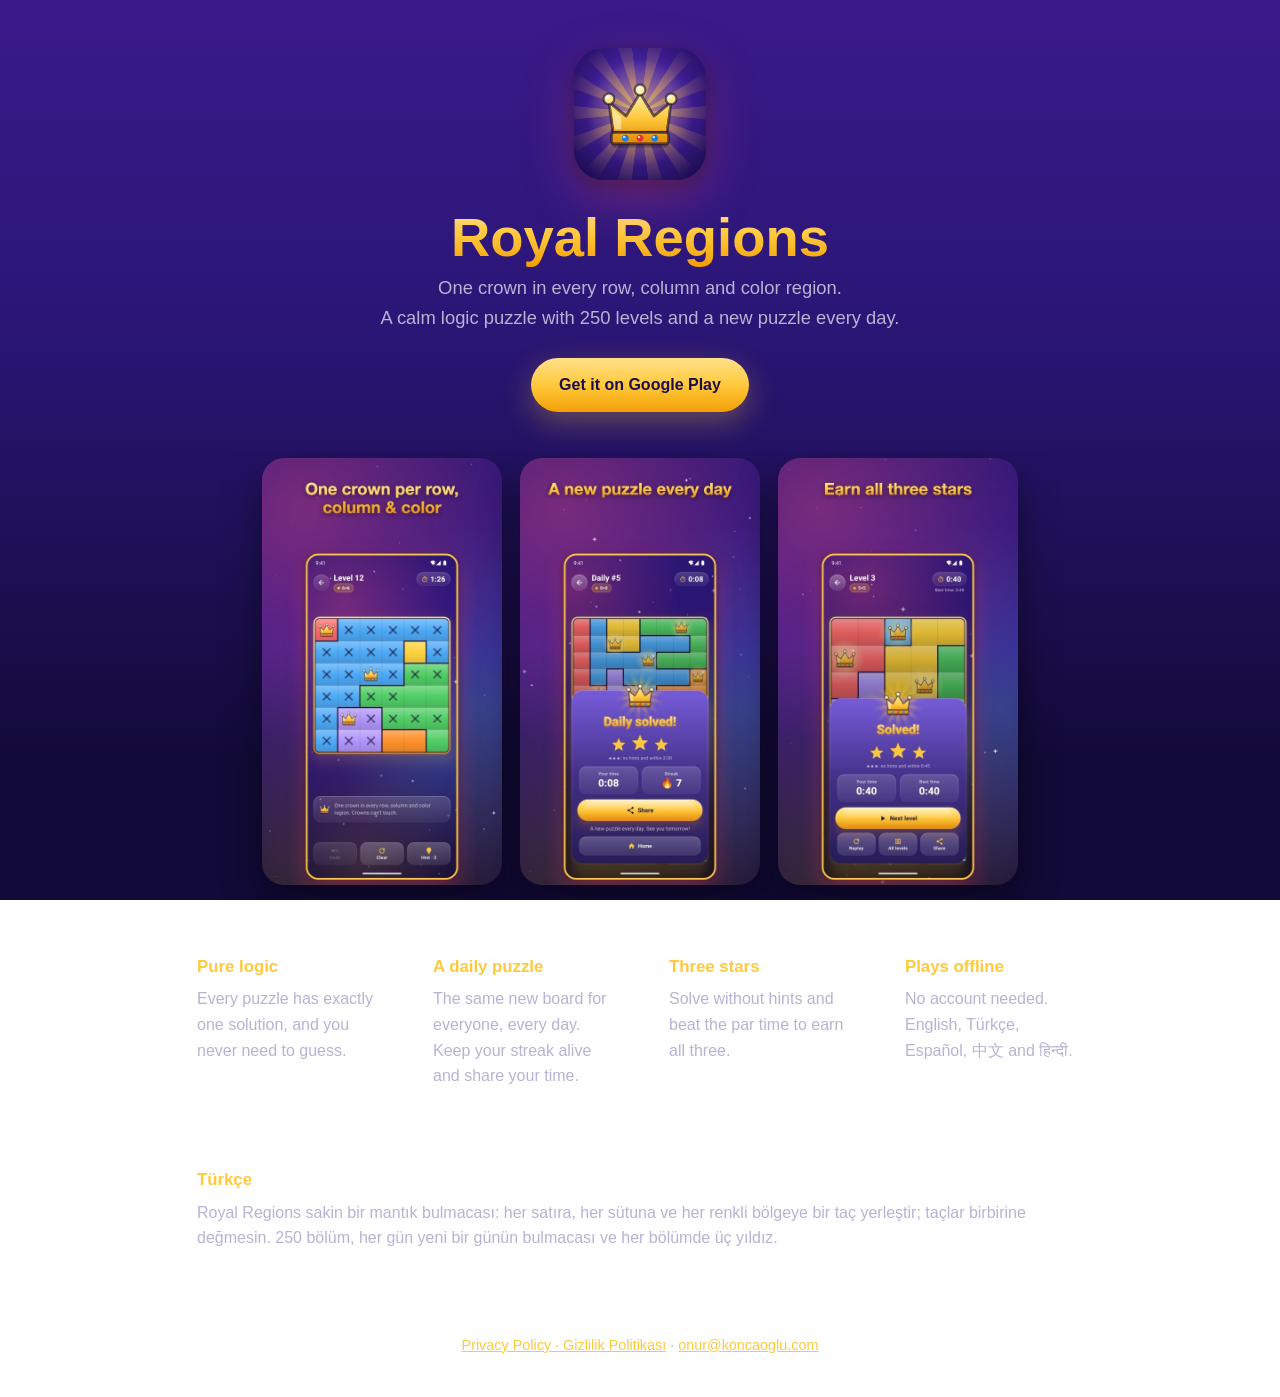
==== royalregions/index.html @ 48f5a6b3 "Royal Regions: game page, privacy policy and app-ads.txt" ====
<!doctype html>
<html lang="en">
<head>
<meta charset="utf-8">
<meta name="viewport" content="width=device-width, initial-scale=1">
<title>Royal Regions — Crown Puzzle</title>
<meta name="description" content="Royal Regions: a calm logic puzzle. One crown in every row, column and color region. 250 levels and a new daily puzzle every day.">
<meta property="og:title" content="Royal Regions — Crown Puzzle">
<meta property="og:description" content="One crown in every row, column and color region. 250 levels and a daily puzzle.">
<meta property="og:image" content="https://koncaoglu.com/royalregions/icon.png">
<link rel="icon" href="icon.png">
<style>
  :root { --text:#ECE8F7; --muted:#B9B2D3; --gold:#FFC93C; --gold2:#F29F05; }
  * { box-sizing: border-box; }
  body { margin:0; color:var(--text); background:linear-gradient(180deg,#3A1A8A,#2B1677 35%,#120A38 85%); background-attachment:fixed;
         font:16px/1.6 -apple-system, "Segoe UI", Roboto, "Helvetica Neue", Arial, sans-serif; }
  main { max-width:960px; margin:0 auto; padding:48px 16px 40px; }
  .hero { text-align:center; }
  .hero img { width:132px; height:132px; border-radius:30px; box-shadow:0 18px 50px rgba(230,73,128,.35), 0 6px 18px rgba(0,0,0,.45); }
  h1 { margin:20px 0 6px; font-size:clamp(2.2rem, 6vw, 3.4rem); line-height:1.1;
       background:linear-gradient(180deg,#FFE08A,var(--gold) 45%,var(--gold2)); -webkit-background-clip:text; background-clip:text; color:transparent; }
  .tag { color:var(--muted); font-size:1.15rem; margin:0 0 26px; }
  .btn { display:inline-block; padding:14px 28px; border-radius:999px; font-weight:800; text-decoration:none; color:#1A0E4D;
         background:linear-gradient(180deg,#FFE08A,var(--gold) 50%,var(--gold2)); box-shadow:0 10px 30px rgba(255,201,60,.3); }
  .shots { display:flex; gap:18px; justify-content:center; margin:40px 0 8px; overflow-x:auto; padding:6px 4px 14px; scroll-snap-type:x mandatory; }
  .shots img { width:240px; max-width:70vw; border-radius:22px; flex:none; scroll-snap-align:center;
               box-shadow:0 18px 40px rgba(0,0,0,.45); }
  .cards { display:grid; grid-template-columns:repeat(auto-fit, minmax(220px, 1fr)); gap:16px; margin-top:36px; }
  .card { background:rgba(255,255,255,.07); border:1px solid rgba(255,255,255,.14); border-radius:20px; padding:18px 20px; }
  .card h3 { margin:0 0 6px; color:var(--gold); font-size:1.05rem; }
  .card p { margin:0; color:var(--muted); }
  .tr { margin-top:40px; }
  footer { text-align:center; color:var(--muted); font-size:.9rem; padding:24px 16px 40px; }
  footer a { color:var(--gold); }
</style>
</head>
<body>
<main>
  <section class="hero">
    <img src="icon.png" alt="Royal Regions icon">
    <h1>Royal Regions</h1>
    <p class="tag">One crown in every row, column and color region.<br>A calm logic puzzle with 250 levels and a new puzzle every day.</p>
    <a class="btn" href="https://play.google.com/store/apps/details?id=com.royalregions.game">Get it on Google Play</a>
  </section>

  <div class="shots">
    <img src="1_game.jpg" alt="Game board">
    <img src="2_daily.jpg" alt="Daily puzzle">
    <img src="4_win.jpg" alt="Three stars">
  </div>

  <div class="cards">
    <div class="card"><h3>Pure logic</h3><p>Every puzzle has exactly one solution, and you never need to guess.</p></div>
    <div class="card"><h3>A daily puzzle</h3><p>The same new board for everyone, every day. Keep your streak alive and share your time.</p></div>
    <div class="card"><h3>Three stars</h3><p>Solve without hints and beat the par time to earn all three.</p></div>
    <div class="card"><h3>Plays offline</h3><p>No account needed. English, Türkçe, Español, 中文 and हिन्दी.</p></div>
  </div>

  <section class="tr" lang="tr">
    <div class="card">
      <h3>Türkçe</h3>
      <p>Royal Regions sakin bir mantık bulmacası: her satıra, her sütuna ve her renkli bölgeye bir taç yerleştir;
        taçlar birbirine değmesin. 250 bölüm, her gün yeni bir günün bulmacası ve her bölümde üç yıldız.</p>
    </div>
  </section>
</main>
<footer>
  <a href="privacy-policy.html">Privacy Policy · Gizlilik Politikası</a> ·
  <a href="mailto:onur@koncaoglu.com">onur@koncaoglu.com</a>
</footer>
</body>
</html>
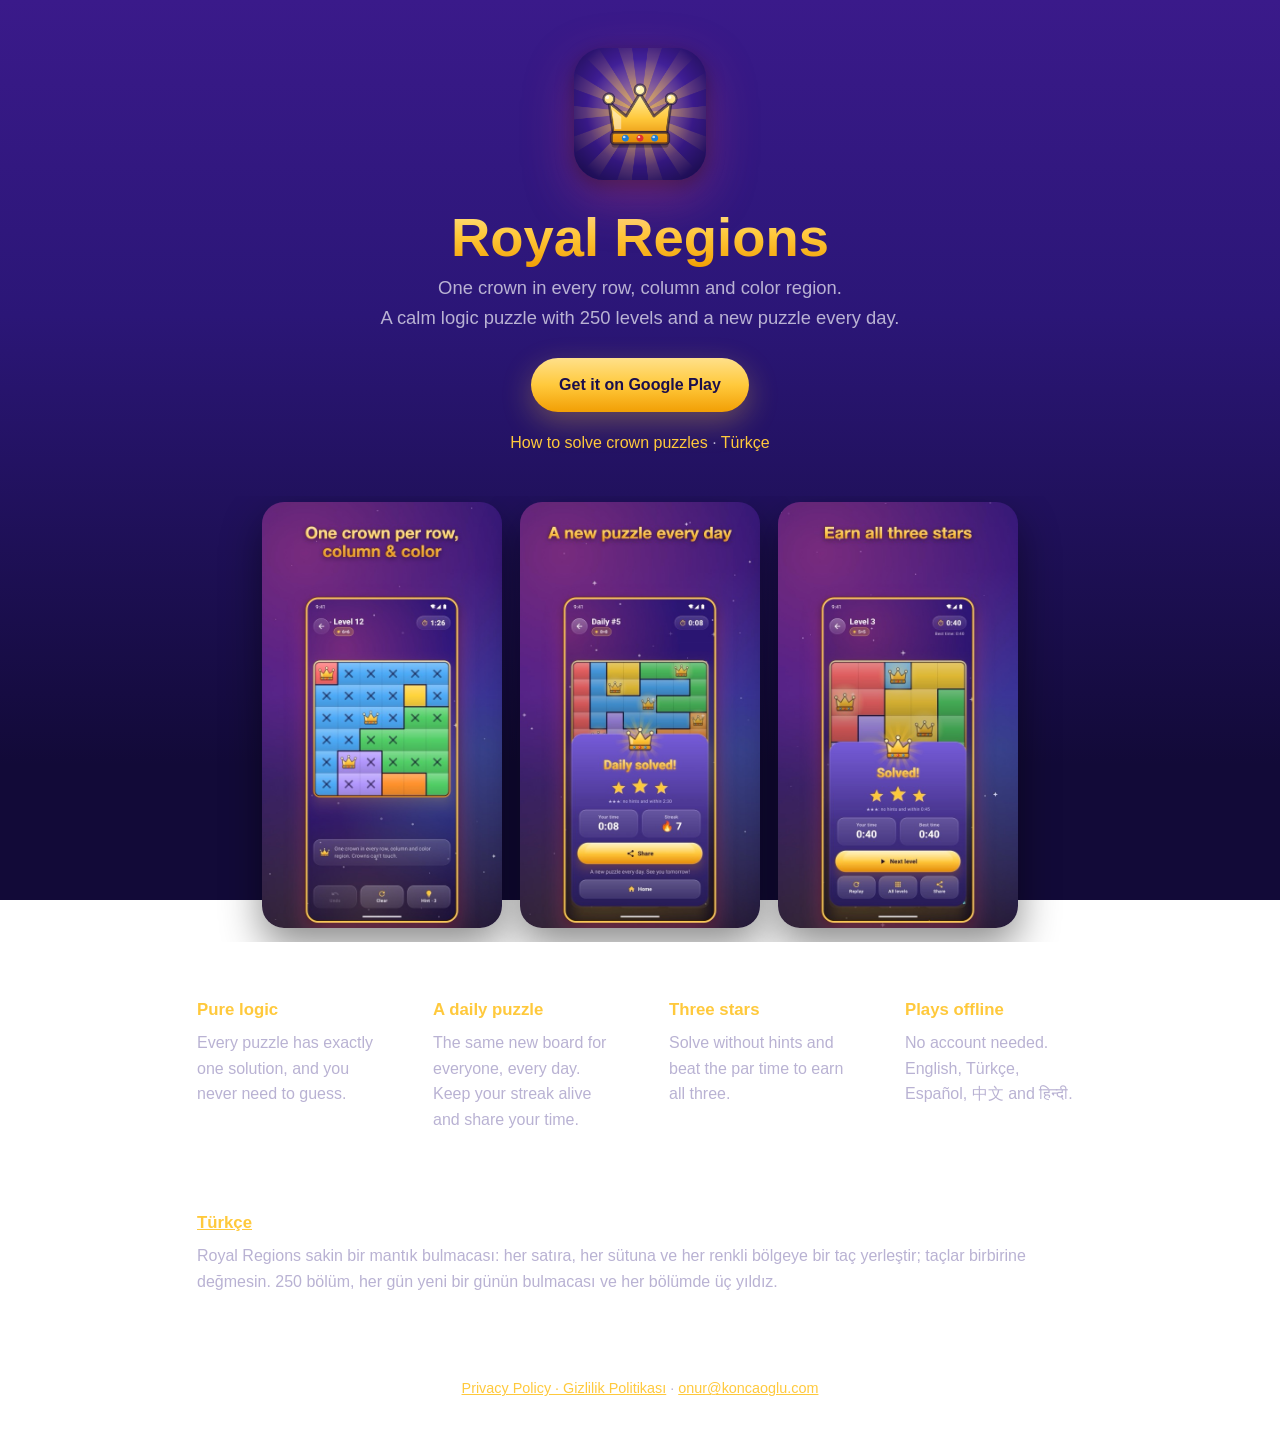
==== commit 4f93a02e: "Royal Regions: game page, privacy policy and app-ads.txt" ====
--- a/royalregions/index.html
+++ b/royalregions/index.html
@@ -3,12 +3,18 @@
 <head>
 <meta charset="utf-8">
 <meta name="viewport" content="width=device-width, initial-scale=1">
-<title>Royal Regions — Crown Puzzle</title>
+<title>Royal Regions — Crown Logic Puzzle for Android</title>
 <meta name="description" content="Royal Regions: a calm logic puzzle. One crown in every row, column and color region. 250 levels and a new daily puzzle every day.">
 <meta property="og:title" content="Royal Regions — Crown Puzzle">
 <meta property="og:description" content="One crown in every row, column and color region. 250 levels and a daily puzzle.">
 <meta property="og:image" content="https://koncaoglu.com/royalregions/icon.png">
 <link rel="icon" href="icon.png">
+<link rel="canonical" href="https://koncaoglu.com/royalregions/">
+<link rel="alternate" hreflang="en" href="https://koncaoglu.com/royalregions/">
+<link rel="alternate" hreflang="tr" href="https://koncaoglu.com/royalregions/tr/">
+<link rel="alternate" hreflang="x-default" href="https://koncaoglu.com/royalregions/">
+<meta name="twitter:card" content="summary">
+<script type="application/ld+json">{"@context": "https://schema.org", "@type": "MobileApplication", "name": "Royal Regions", "operatingSystem": "Android", "applicationCategory": "GameApplication", "genre": "Logic puzzle", "description": "A calm logic puzzle: one crown in every row, column and color region. 250 levels and a new daily puzzle every day. Plays offline.", "url": "https://koncaoglu.com/royalregions/", "image": "https://koncaoglu.com/royalregions/icon.png", "installUrl": "https://play.google.com/store/apps/details?id=com.royalregions.game", "inLanguage": ["en", "tr", "es", "zh", "hi"], "offers": {"@type": "Offer", "price": "0", "priceCurrency": "USD"}}</script>
 <style>
   :root { --text:#ECE8F7; --muted:#B9B2D3; --gold:#FFC93C; --gold2:#F29F05; }
   * { box-sizing: border-box; }
@@ -32,6 +38,8 @@
   .tr { margin-top:40px; }
   footer { text-align:center; color:var(--muted); font-size:.9rem; padding:24px 16px 40px; }
   footer a { color:var(--gold); }
+  .links { margin-top:18px; color:var(--muted); }
+  .links a { color:var(--gold); text-decoration:none; }
 </style>
 </head>
 <body>
@@ -40,7 +48,8 @@
     <img src="icon.png" alt="Royal Regions icon">
     <h1>Royal Regions</h1>
     <p class="tag">One crown in every row, column and color region.<br>A calm logic puzzle with 250 levels and a new puzzle every day.</p>
-    <a class="btn" href="https://play.google.com/store/apps/details?id=com.royalregions.game">Get it on Google Play</a>
+    <a class="btn" href="https://play.google.com/store/apps/details?id=com.royalregions.game&amp;utm_source=website&amp;utm_campaign=game_page">Get it on Google Play</a>
+    <p class="links"><a href="how-to-solve.html">How to solve crown puzzles</a> · <a href="tr/">Türkçe</a></p>
   </section>
 
   <div class="shots">
@@ -58,7 +67,7 @@
 
   <section class="tr" lang="tr">
     <div class="card">
-      <h3>Türkçe</h3>
+      <h3><a href="tr/" style="color:inherit">Türkçe</a></h3>
       <p>Royal Regions sakin bir mantık bulmacası: her satıra, her sütuna ve her renkli bölgeye bir taç yerleştir;
         taçlar birbirine değmesin. 250 bölüm, her gün yeni bir günün bulmacası ve her bölümde üç yıldız.</p>
     </div>
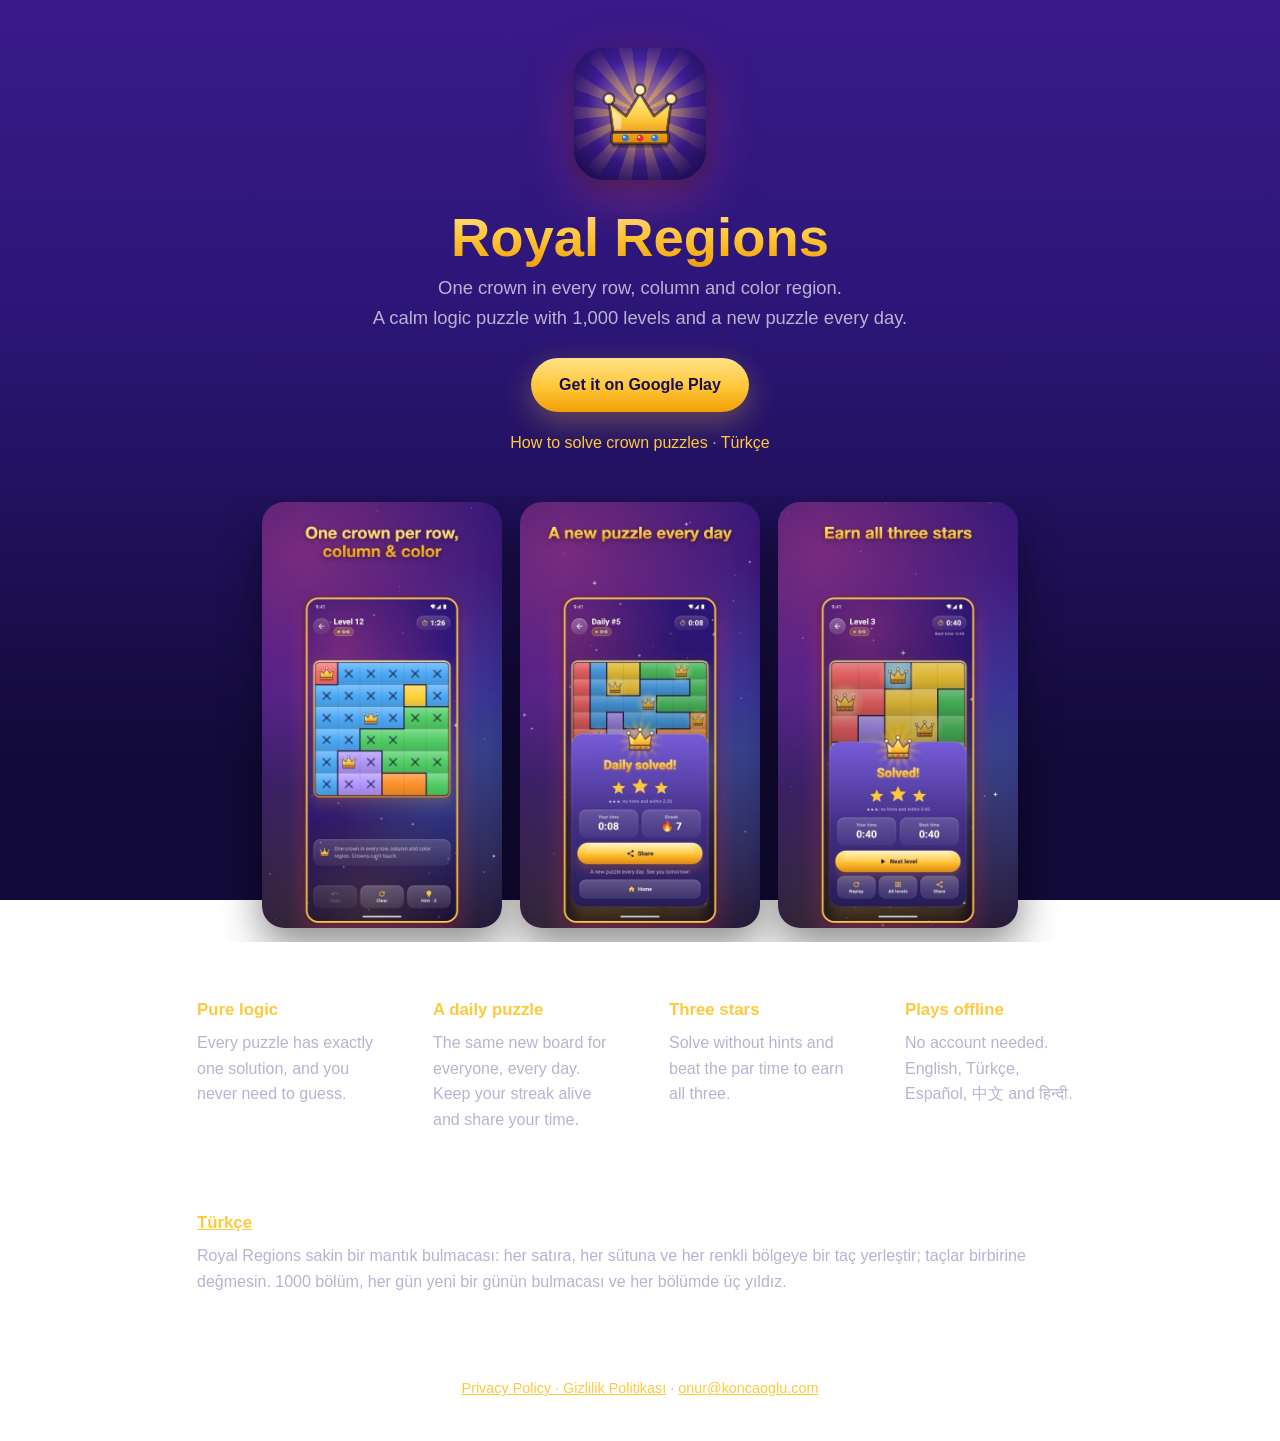
==== commit d39dc7dc: "Royal Regions: game page, privacy policy and app-ads.txt" ====
--- a/royalregions/index.html
+++ b/royalregions/index.html
@@ -4,9 +4,9 @@
 <meta charset="utf-8">
 <meta name="viewport" content="width=device-width, initial-scale=1">
 <title>Royal Regions — Crown Logic Puzzle for Android</title>
-<meta name="description" content="Royal Regions: a calm logic puzzle. One crown in every row, column and color region. 250 levels and a new daily puzzle every day.">
+<meta name="description" content="Royal Regions: a calm logic puzzle. One crown in every row, column and color region. 1,000 levels and a new daily puzzle every day.">
 <meta property="og:title" content="Royal Regions — Crown Puzzle">
-<meta property="og:description" content="One crown in every row, column and color region. 250 levels and a daily puzzle.">
+<meta property="og:description" content="One crown in every row, column and color region. 1,000 levels and a daily puzzle.">
 <meta property="og:image" content="https://koncaoglu.com/royalregions/icon.png">
 <link rel="icon" href="icon.png">
 <link rel="canonical" href="https://koncaoglu.com/royalregions/">
@@ -14,7 +14,7 @@
 <link rel="alternate" hreflang="tr" href="https://koncaoglu.com/royalregions/tr/">
 <link rel="alternate" hreflang="x-default" href="https://koncaoglu.com/royalregions/">
 <meta name="twitter:card" content="summary">
-<script type="application/ld+json">{"@context": "https://schema.org", "@type": "MobileApplication", "name": "Royal Regions", "operatingSystem": "Android", "applicationCategory": "GameApplication", "genre": "Logic puzzle", "description": "A calm logic puzzle: one crown in every row, column and color region. 250 levels and a new daily puzzle every day. Plays offline.", "url": "https://koncaoglu.com/royalregions/", "image": "https://koncaoglu.com/royalregions/icon.png", "installUrl": "https://play.google.com/store/apps/details?id=com.royalregions.game", "inLanguage": ["en", "tr", "es", "zh", "hi"], "offers": {"@type": "Offer", "price": "0", "priceCurrency": "USD"}}</script>
+<script type="application/ld+json">{"@context": "https://schema.org", "@type": "MobileApplication", "name": "Royal Regions", "operatingSystem": "Android", "applicationCategory": "GameApplication", "genre": "Logic puzzle", "description": "A calm logic puzzle: one crown in every row, column and color region. 1,000 levels and a new daily puzzle every day. Plays offline.", "url": "https://koncaoglu.com/royalregions/", "image": "https://koncaoglu.com/royalregions/icon.png", "installUrl": "https://play.google.com/store/apps/details?id=com.royalregions.game", "inLanguage": ["en", "tr", "es", "zh", "hi"], "offers": {"@type": "Offer", "price": "0", "priceCurrency": "USD"}}</script>
 <style>
   :root { --text:#ECE8F7; --muted:#B9B2D3; --gold:#FFC93C; --gold2:#F29F05; }
   * { box-sizing: border-box; }
@@ -47,7 +47,7 @@
   <section class="hero">
     <img src="icon.png" alt="Royal Regions icon">
     <h1>Royal Regions</h1>
-    <p class="tag">One crown in every row, column and color region.<br>A calm logic puzzle with 250 levels and a new puzzle every day.</p>
+    <p class="tag">One crown in every row, column and color region.<br>A calm logic puzzle with 1,000 levels and a new puzzle every day.</p>
     <a class="btn" href="https://play.google.com/store/apps/details?id=com.royalregions.game&amp;utm_source=website&amp;utm_campaign=game_page">Get it on Google Play</a>
     <p class="links"><a href="how-to-solve.html">How to solve crown puzzles</a> · <a href="tr/">Türkçe</a></p>
   </section>
@@ -69,7 +69,7 @@
     <div class="card">
       <h3><a href="tr/" style="color:inherit">Türkçe</a></h3>
       <p>Royal Regions sakin bir mantık bulmacası: her satıra, her sütuna ve her renkli bölgeye bir taç yerleştir;
-        taçlar birbirine değmesin. 250 bölüm, her gün yeni bir günün bulmacası ve her bölümde üç yıldız.</p>
+        taçlar birbirine değmesin. 1000 bölüm, her gün yeni bir günün bulmacası ve her bölümde üç yıldız.</p>
     </div>
   </section>
 </main>
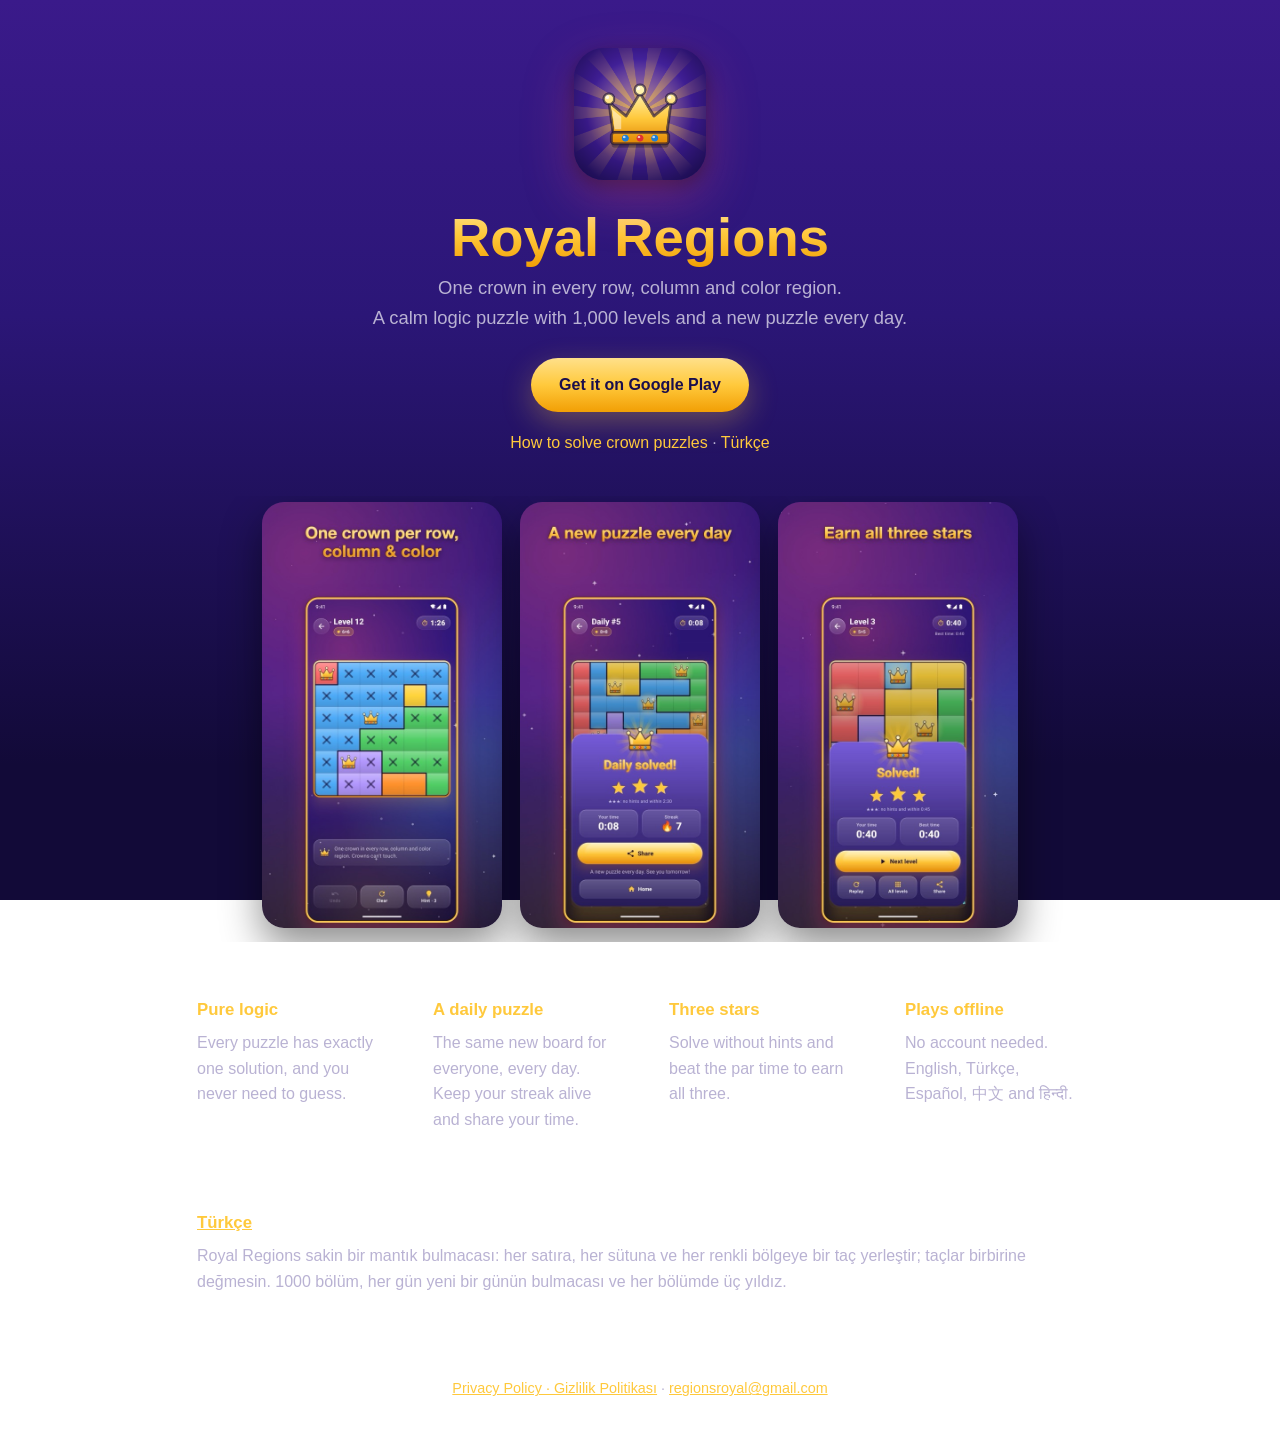
==== commit 4f8b8e2c: "Royal Regions: game page, privacy policy, app-ads.txt and app links" ====
--- a/royalregions/index.html
+++ b/royalregions/index.html
@@ -75,7 +75,7 @@
 </main>
 <footer>
   <a href="privacy-policy.html">Privacy Policy · Gizlilik Politikası</a> ·
-  <a href="mailto:onur@koncaoglu.com">onur@koncaoglu.com</a>
+  <a href="mailto:regionsroyal@gmail.com">regionsroyal@gmail.com</a>
 </footer>
 </body>
 </html>
